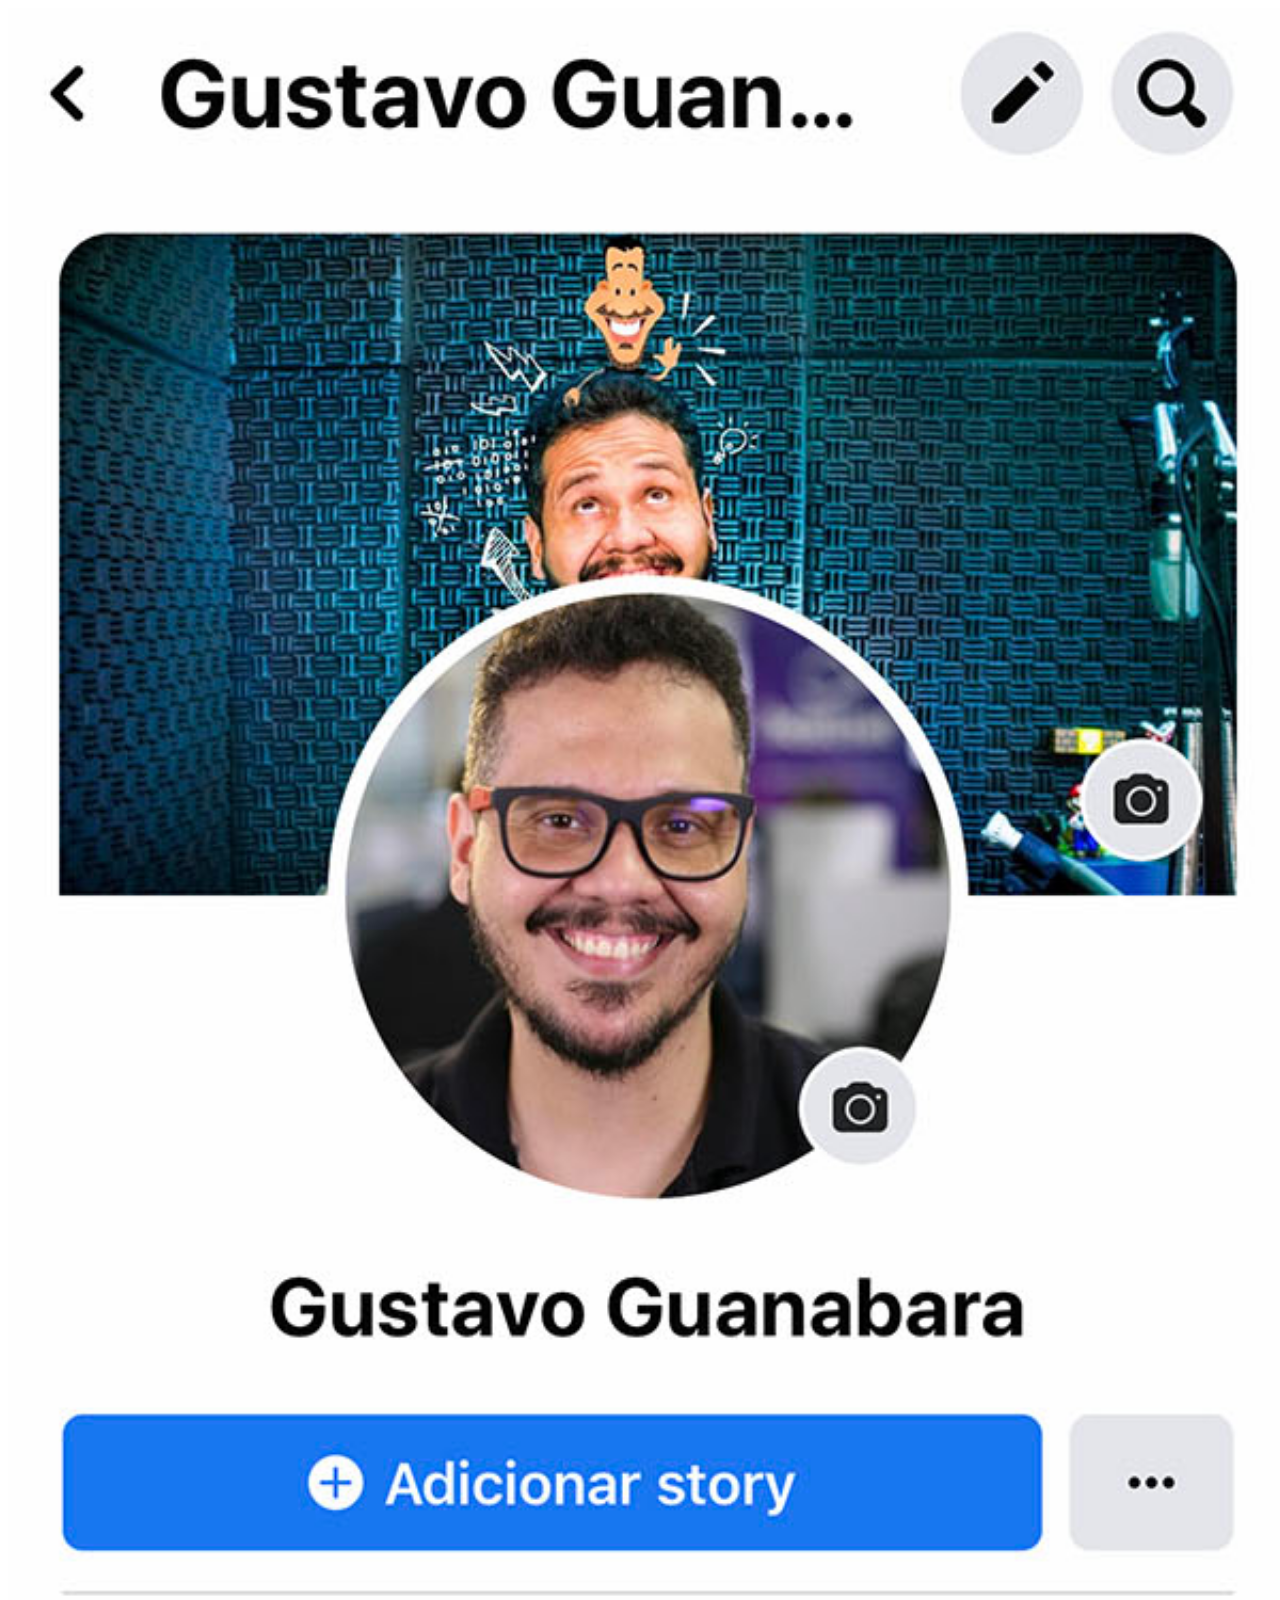
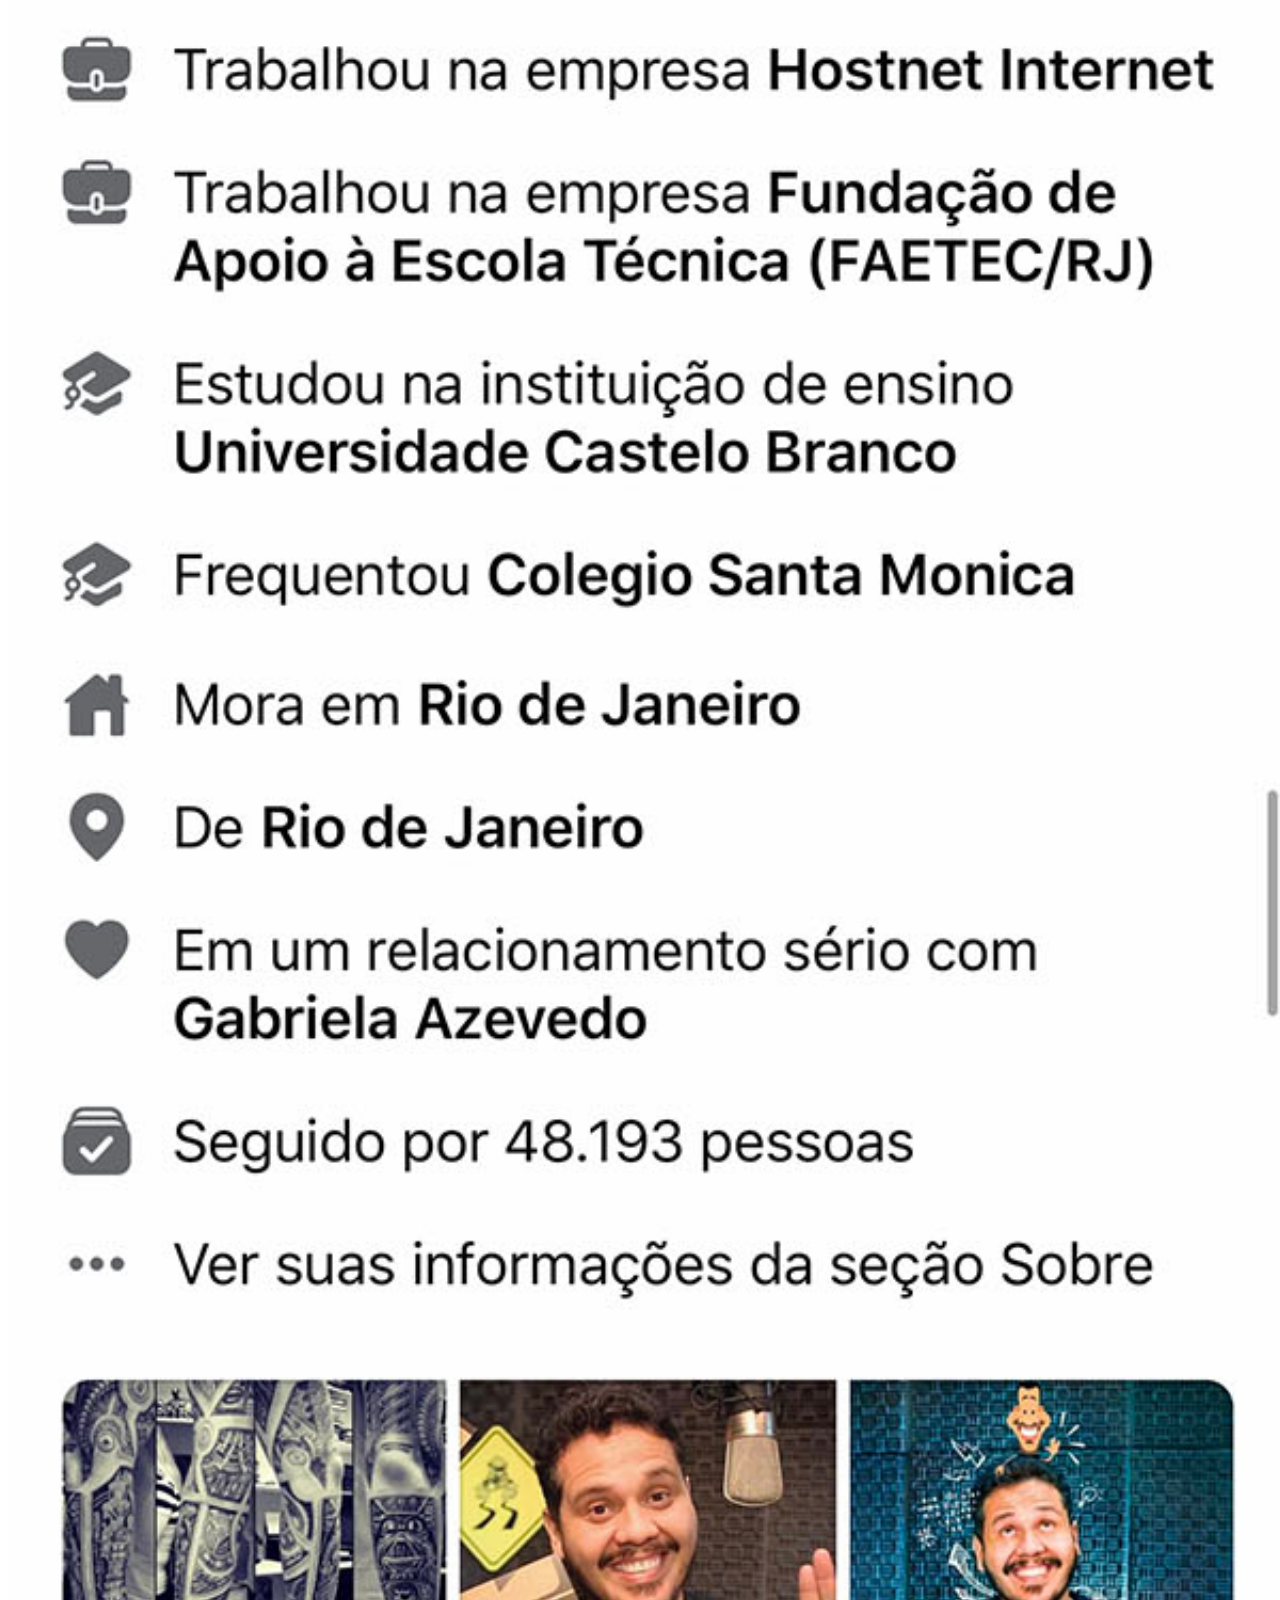
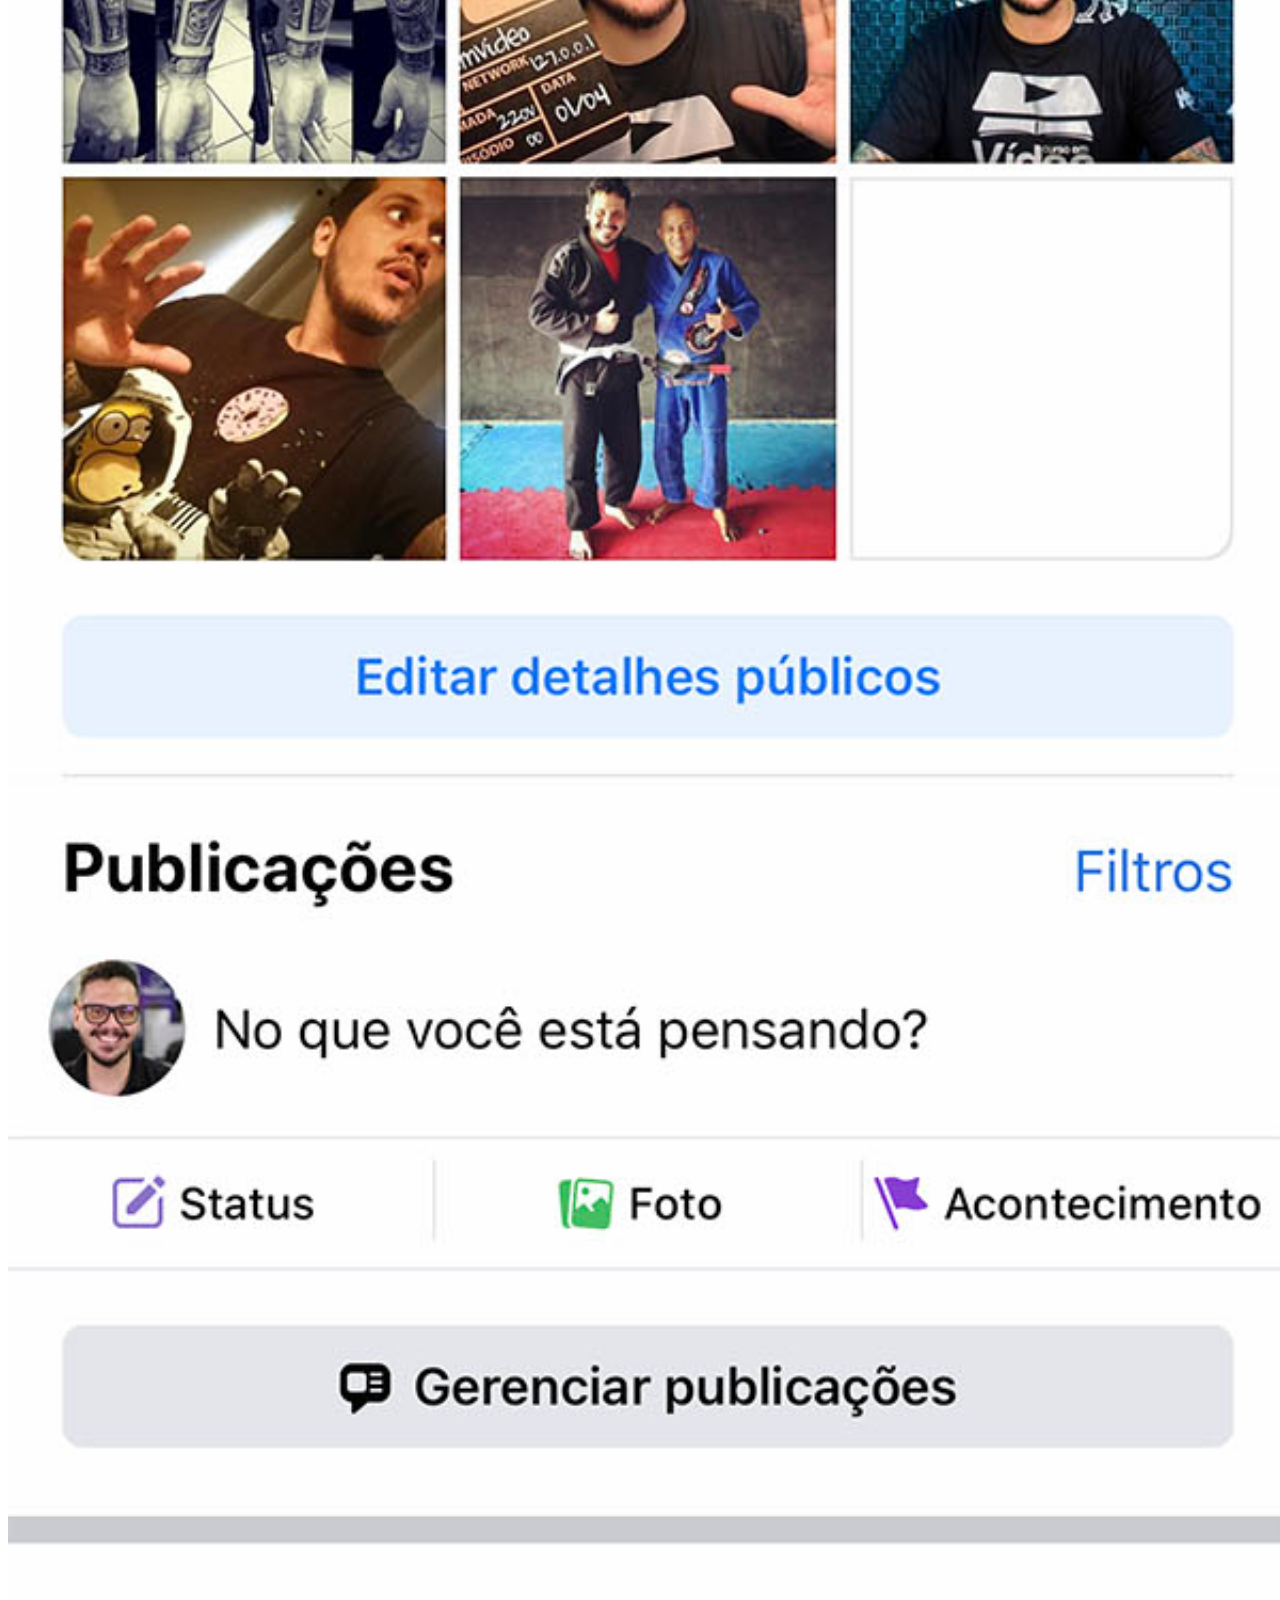
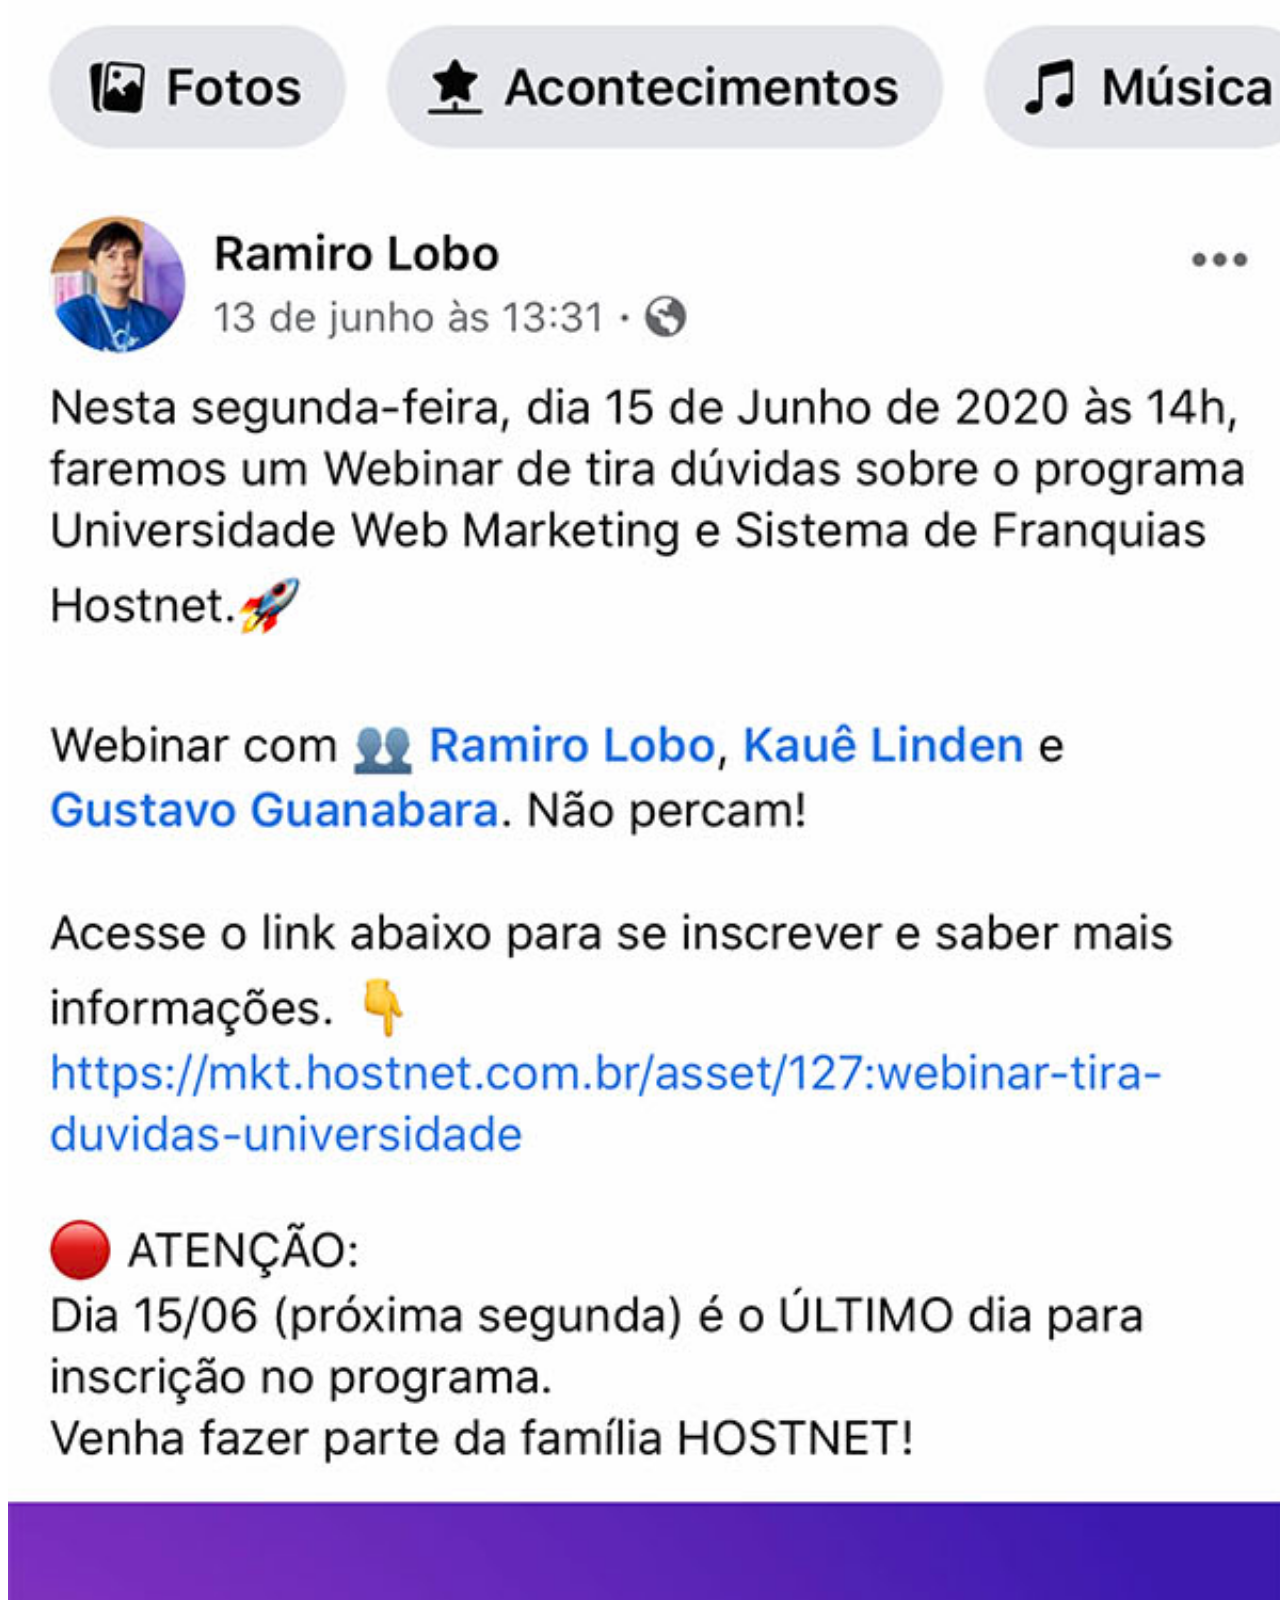
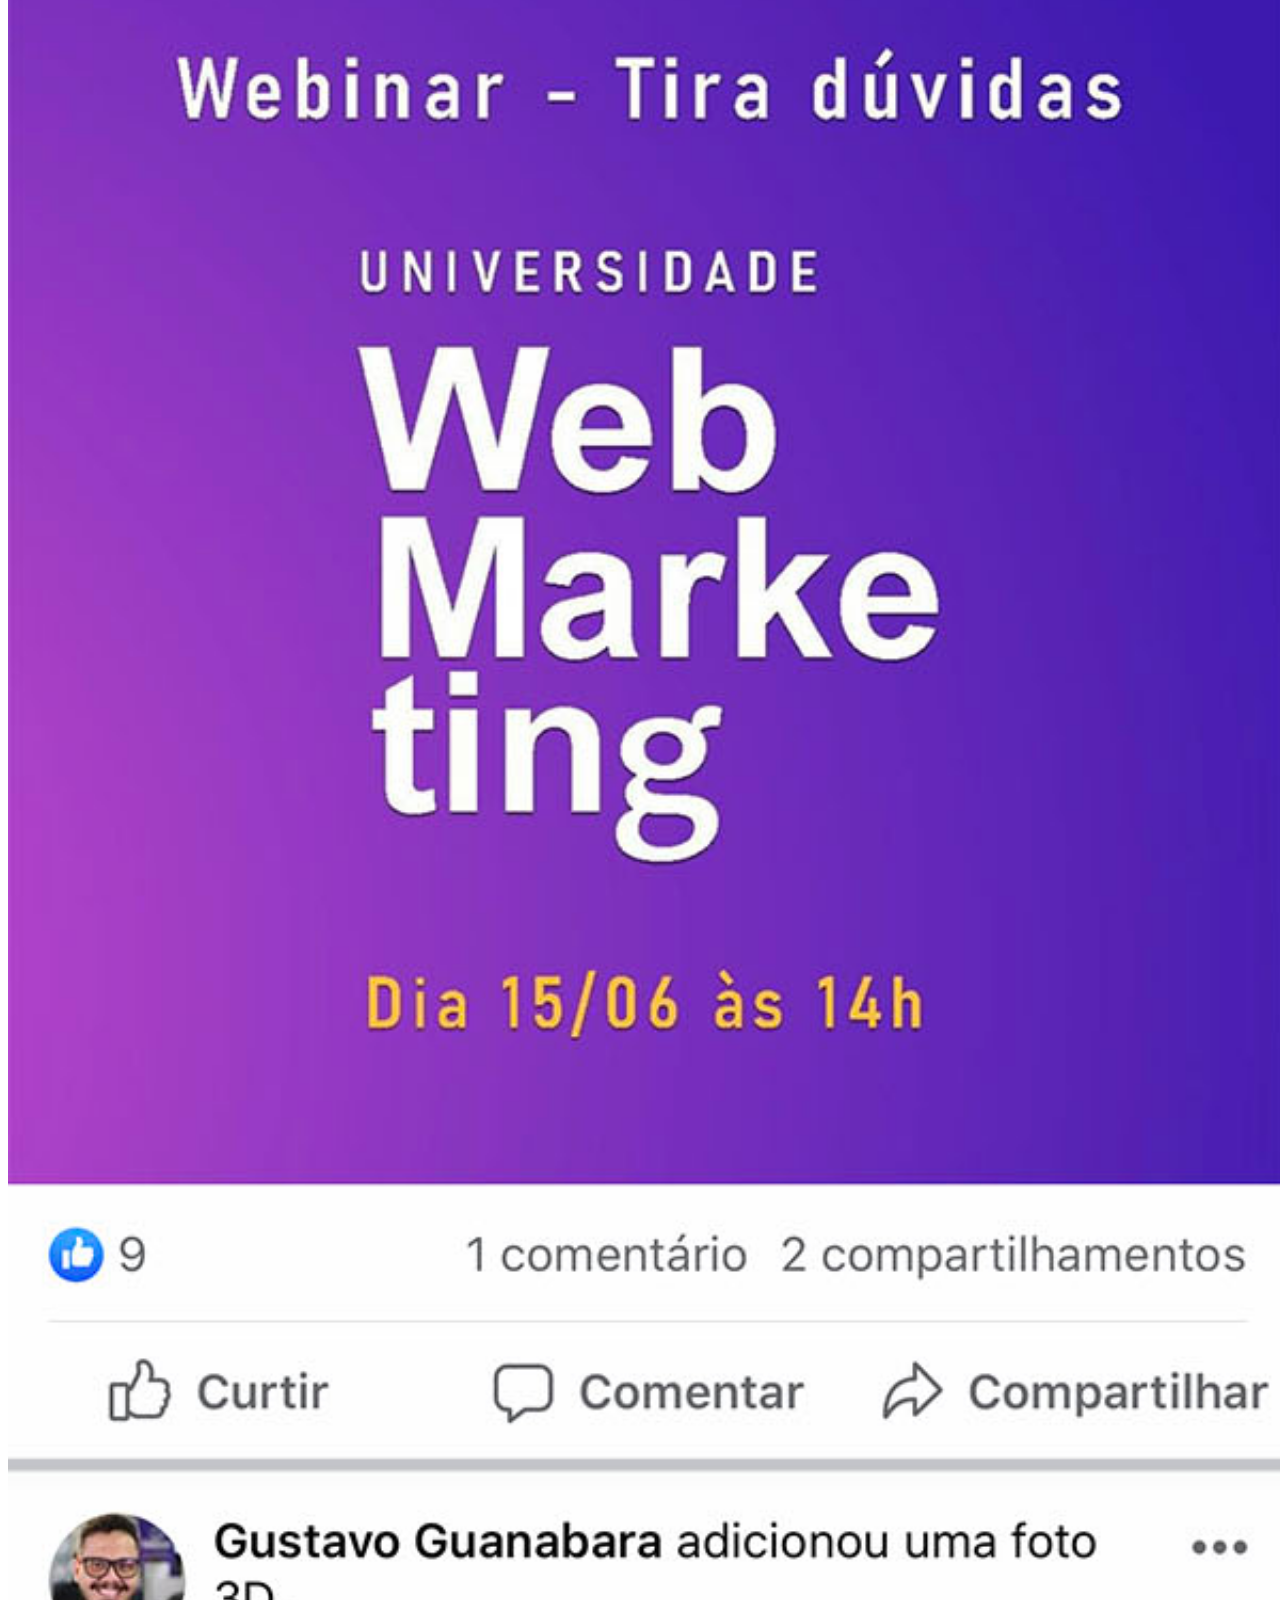
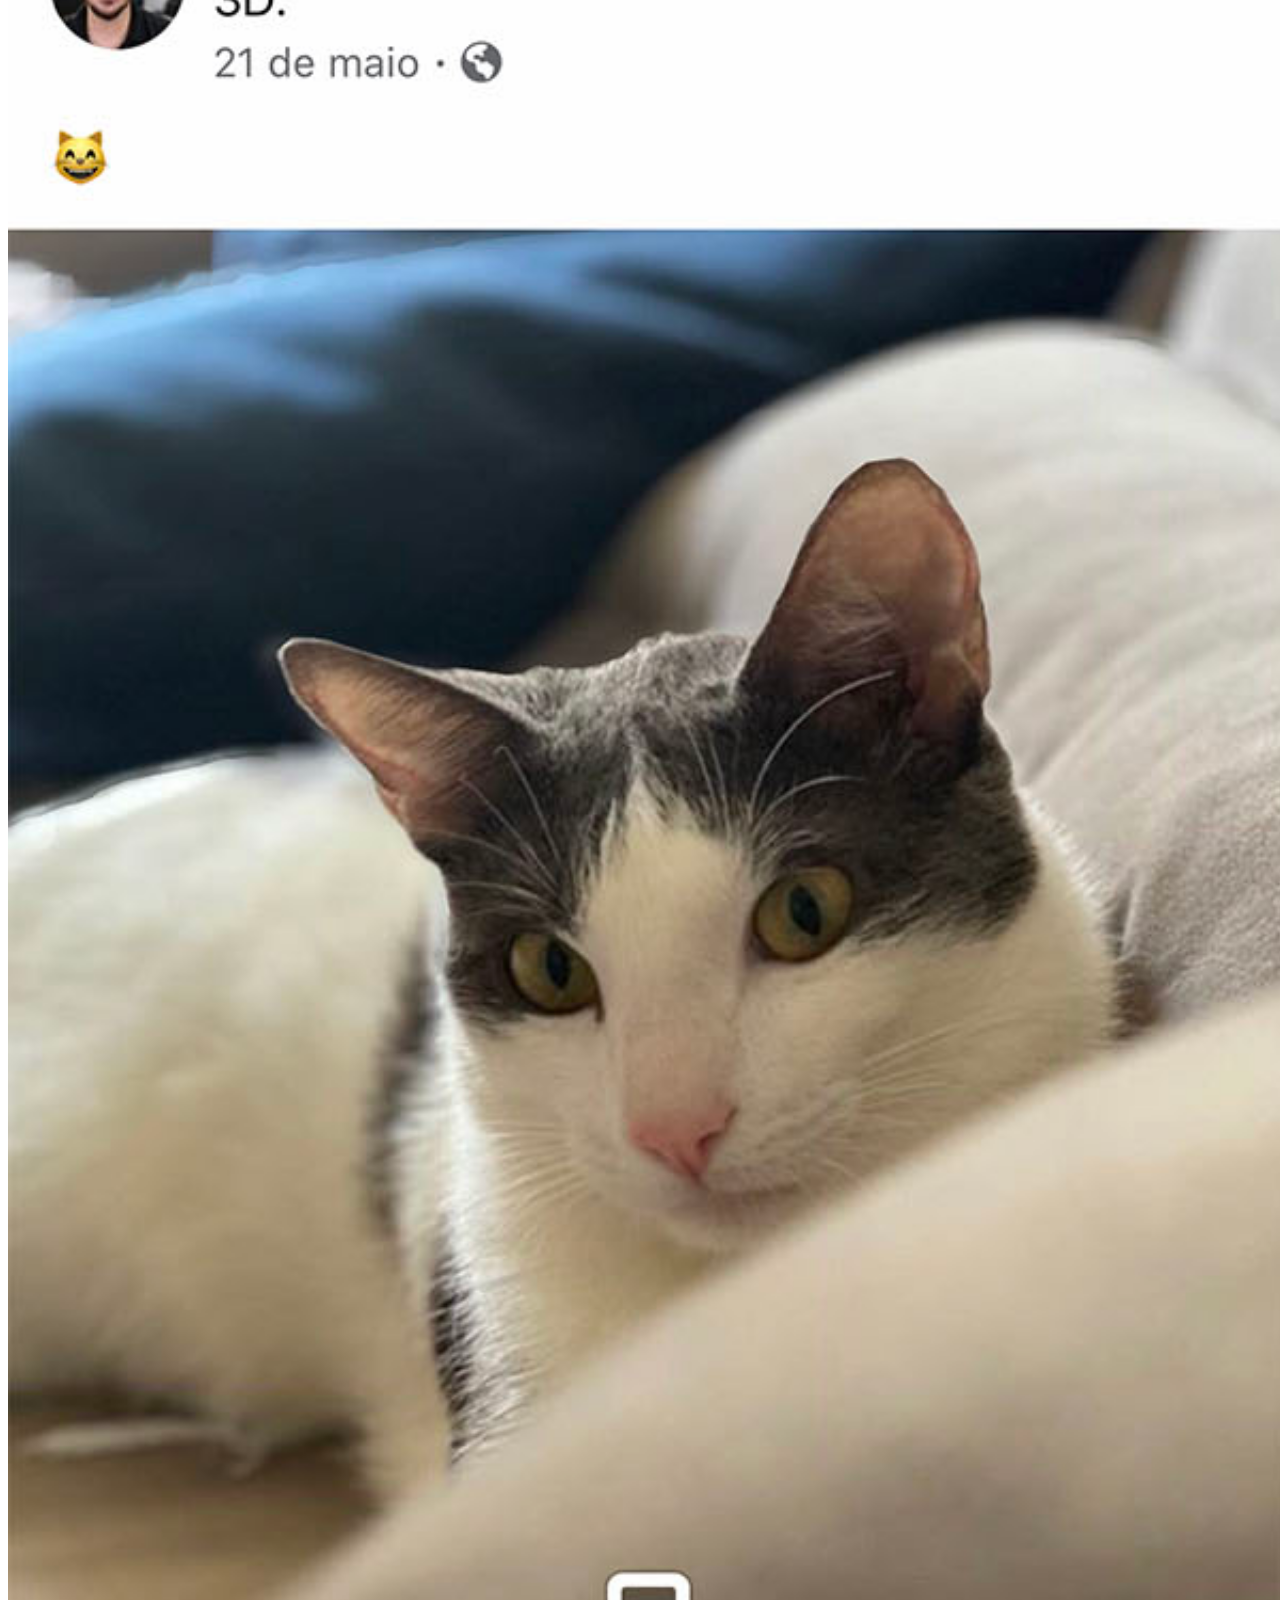
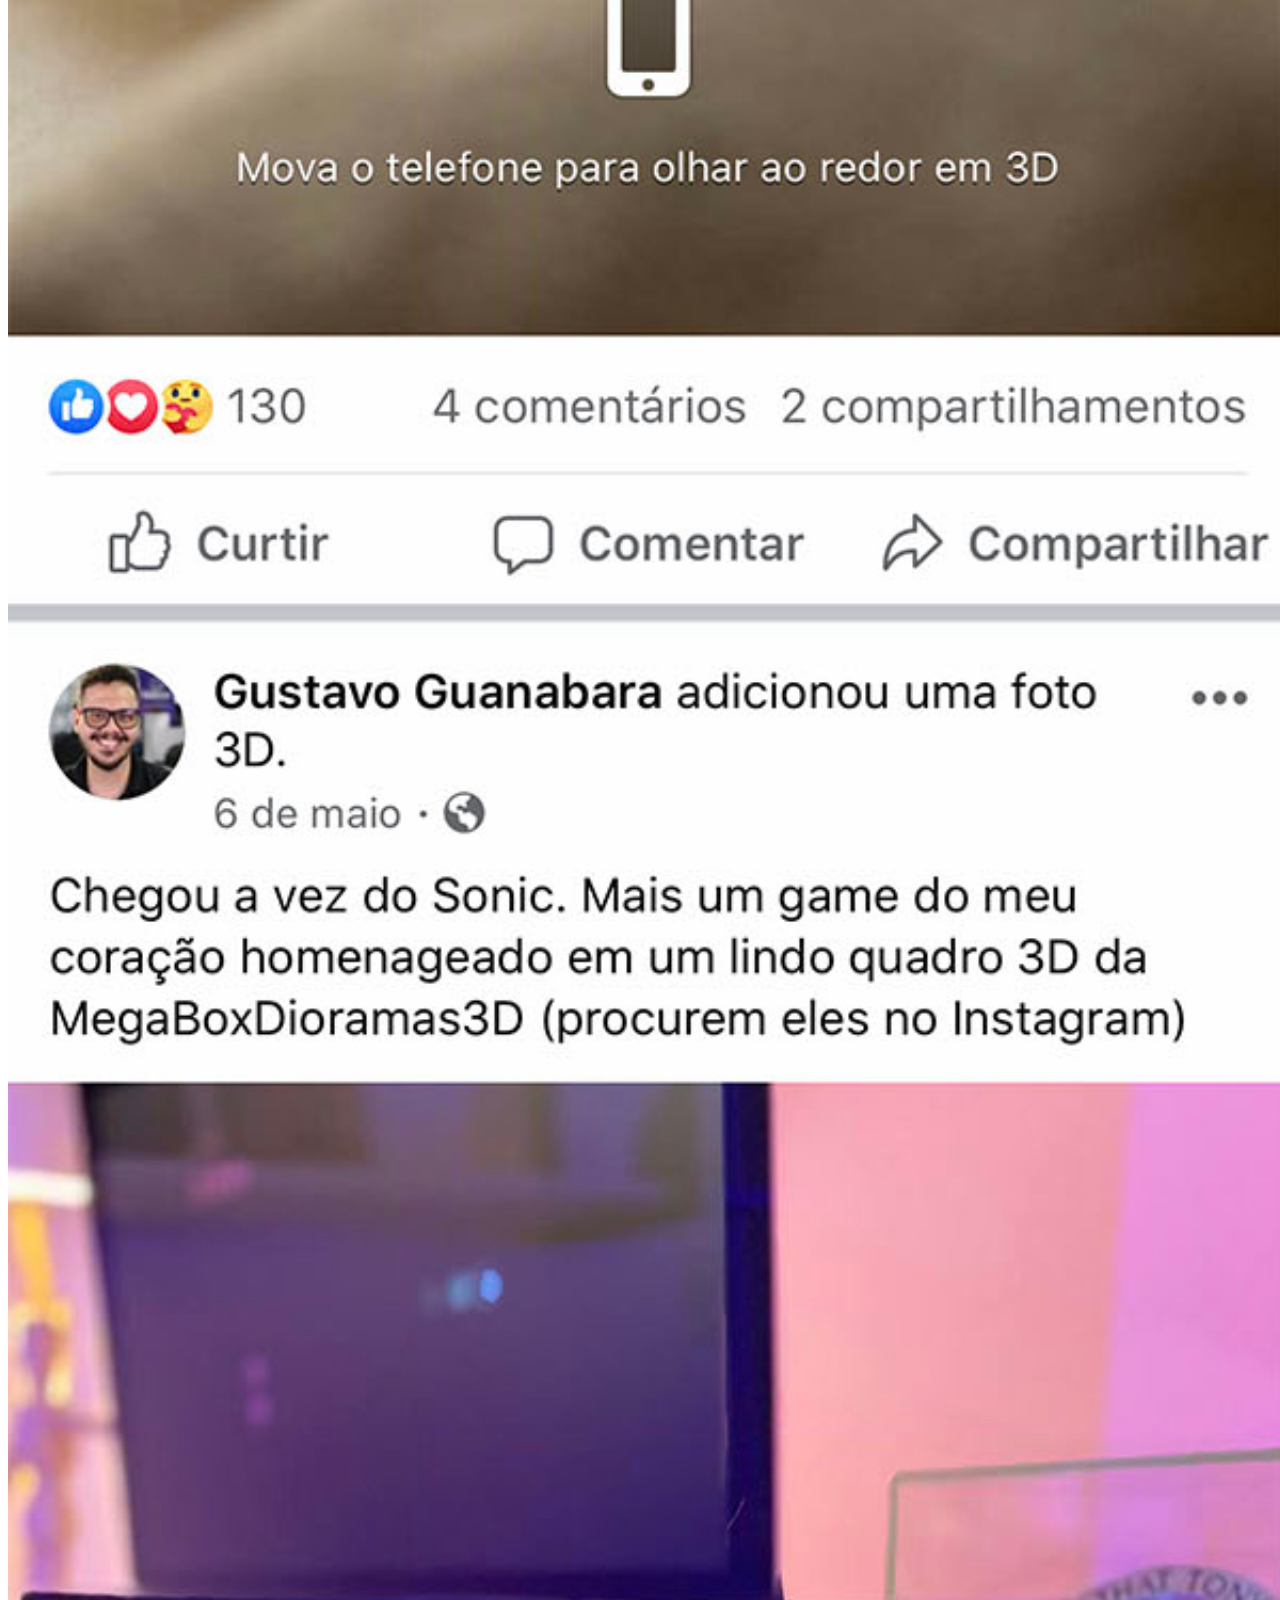
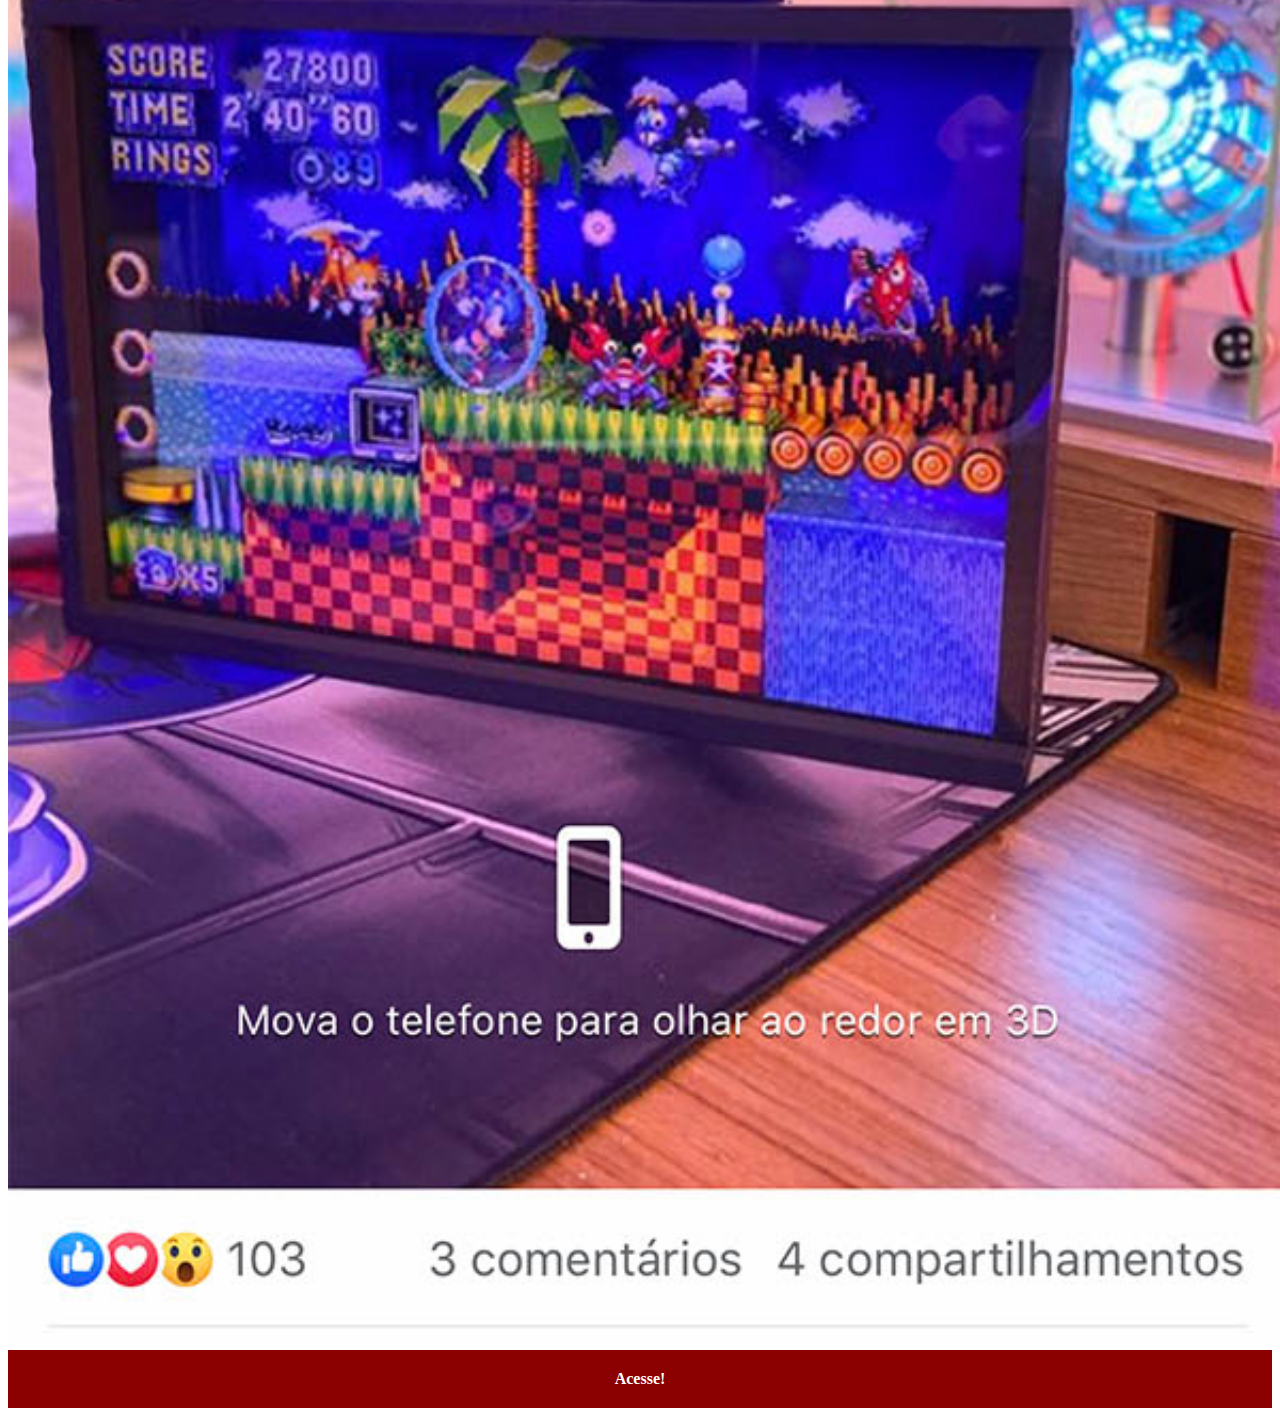
==== facebook.html @ 33d28a25 "criando paginas das redes sociais" ====
<!DOCTYPE html>
<html lang="pt-br">
<head>
    <meta charset="UTF-8">
    <meta name="viewport" content="width=device-width, initial-scale=1.0">
    <title>Facebook</title>
    <link rel="stylesheet" href="Estilos/social.css">
</head>
<body>
    <img src="imagens/tela-facebook.jpg" alt="Facebook">
    <a href="http://www.facebook.com">Acesse!</a>
    
</body>
</html>
---- Estilos/social.css ----
@charset "UTF8"

*{
    margin: 0px;
    padding: 0px;
    font-family: Arial, Helvetica, sans-serif;
}
/*esconder a barra de rolagem */
::-webkit-scrollbar {
    width: 0px;
    height: 0px;
    
}

img {
    width: 100vw;
}

a {/*configurações do acesse. */
    display: block;
    background-color: darkred;
    color: white;
    padding: 20px;
    text-align: center;
    font-weight: bolder;
    text-decoration: none;
}

a:hover{
    background-color: red;
}
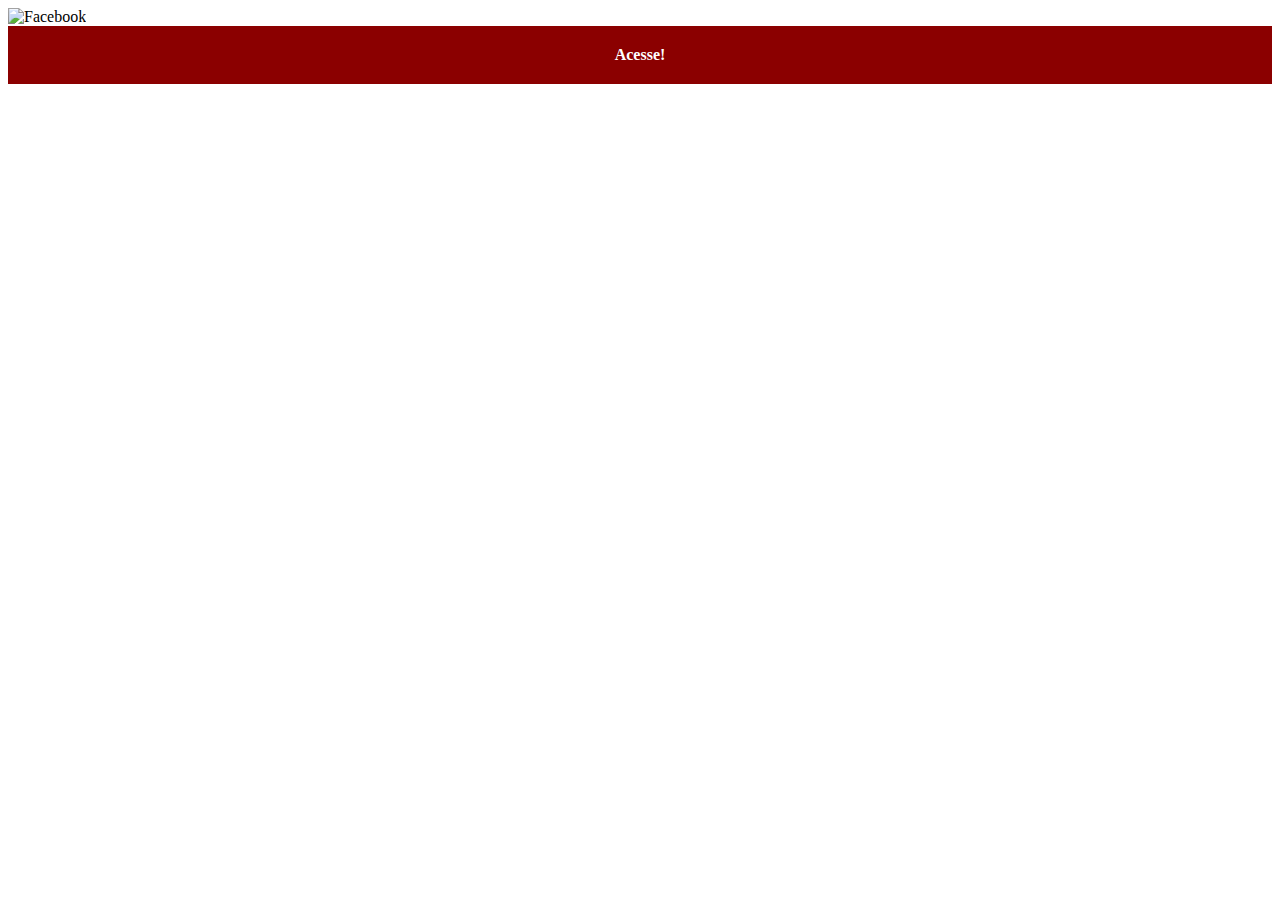
==== commit ae806a30: "atualização de imagens" ====
--- a/facebook.html
+++ b/facebook.html
@@ -7,8 +7,8 @@
     <link rel="stylesheet" href="Estilos/social.css">
 </head>
 <body>
-    <img src="imagens/tela-facebook.jpg" alt="Facebook">
-    <a href="http://www.facebook.com">Acesse!</a>
+    <img src="imagens/tela-face.jpg" alt="Facebook">
+    <a href="https://www.facebook.com">Acesse!</a>
     
 </body>
 </html>